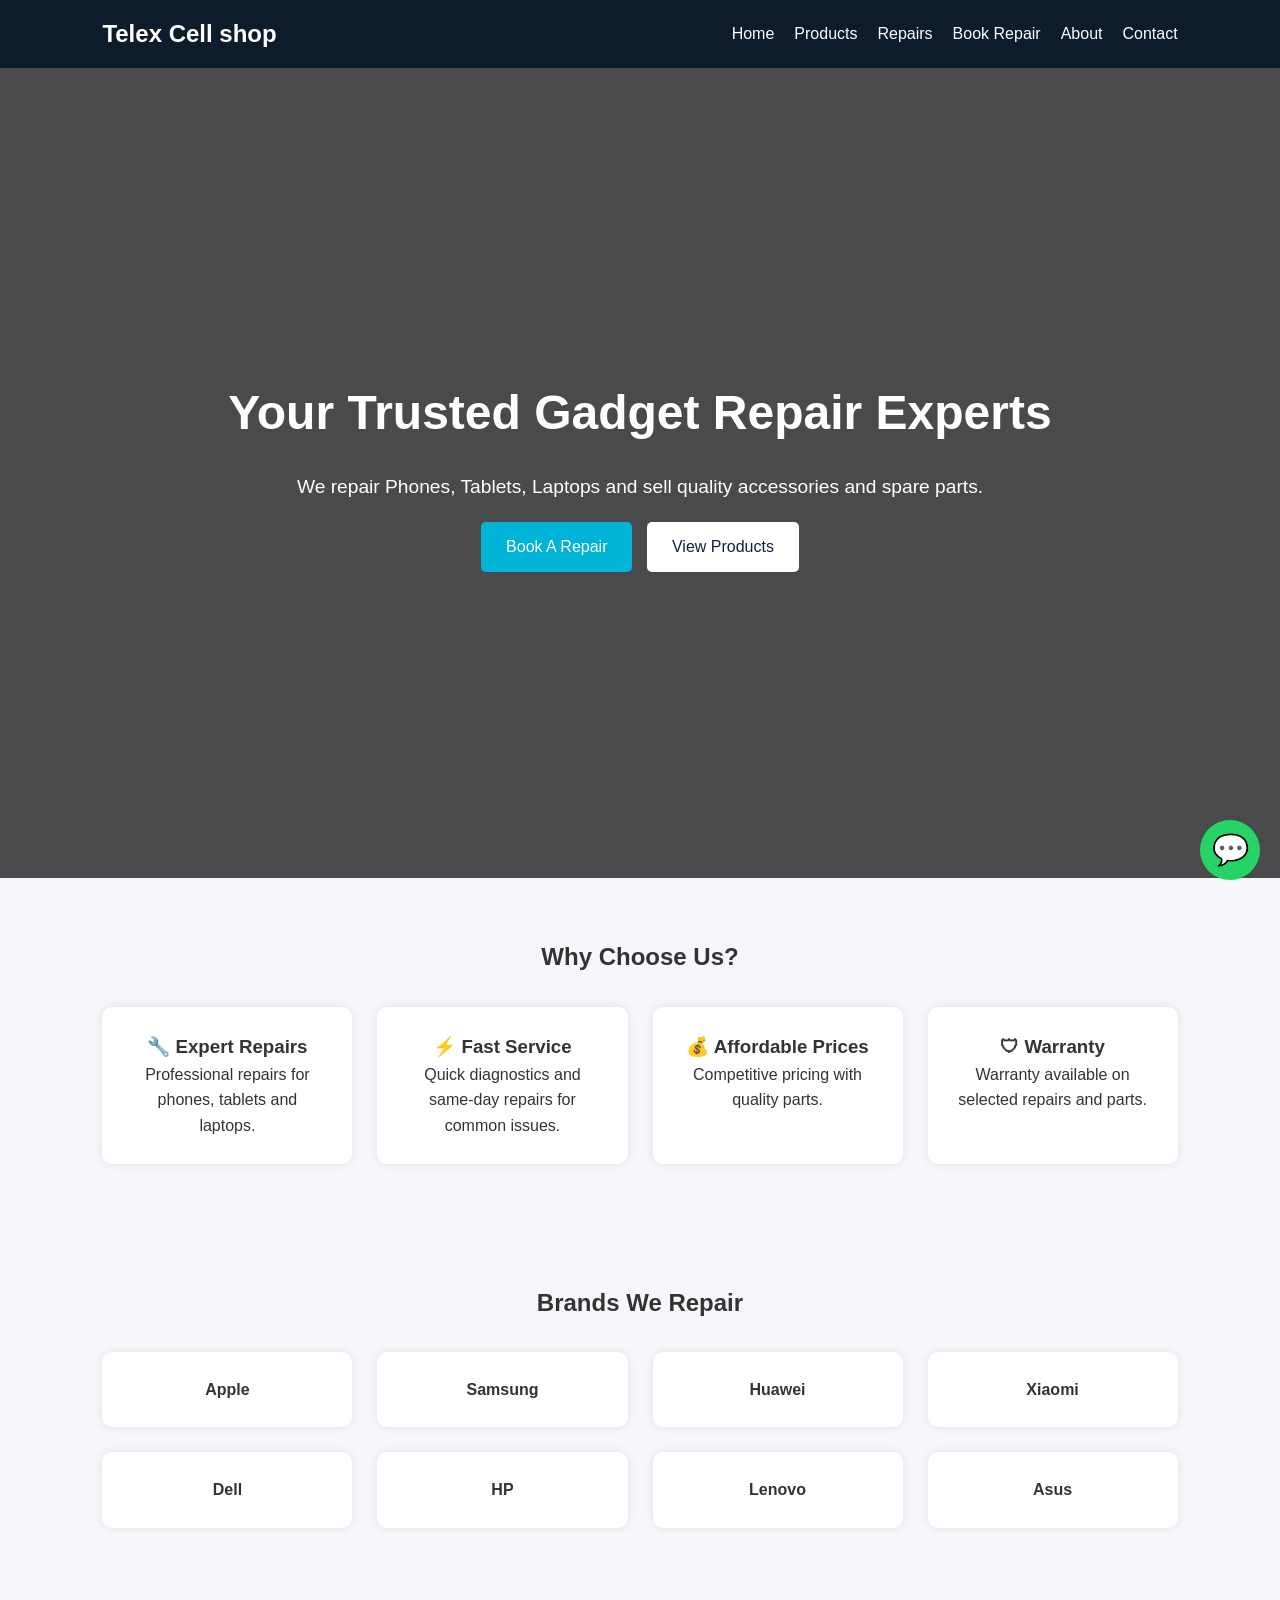
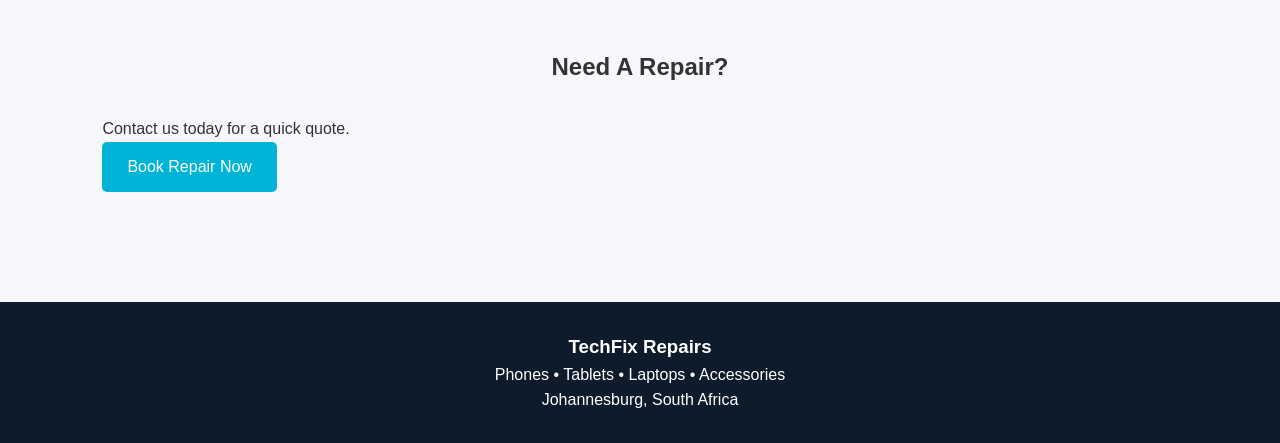
==== index.html @ c8108cb6 "first commit" ====
<!DOCTYPE html>
<html lang="en">
<head>
<meta charset="UTF-8">
<meta name="viewport" content="width=device-width, initial-scale=1.0">
<title>Telex Cell shop</title>

<link rel="stylesheet" href="main.css">
</head>

<body>

<nav class="navbar">

    <div class="logo">
        <h1>Telex Cell shop</h1>
    </div>

    <ul class="nav-links">
        <li><a href="index.html">Home</a></li>
        <li><a href="products.html">Products</a></li>
        <li><a href="repairs.html">Repairs</a></li>
        <li><a href="booking.html">Book Repair</a></li>
        <li><a href="about.html">About</a></li>
        <li><a href="contact.html">Contact</a></li>
    </ul>

</nav>

<header class="hero">

    <div class="hero-content">

        <h2>Your Trusted Gadget Repair Experts</h2>

        <p>
            We repair Phones, Tablets, Laptops and sell quality accessories and spare parts.
        </p>

        <div class="hero-buttons">

            <a href="booking.html" class="btn">
                Book A Repair
            </a>

            <a href="products.html" class="btn-secondary">
                View Products
            </a>

        </div>

    </div>

</header>

<section class="features">

    <h2>Why Choose Us?</h2>

    <div class="grid">

        <div class="card">
            <h3>🔧 Expert Repairs</h3>
            <p>Professional repairs for phones, tablets and laptops.</p>
        </div>

        <div class="card">
            <h3>⚡ Fast Service</h3>
            <p>Quick diagnostics and same-day repairs for common issues.</p>
        </div>

        <div class="card">
            <h3>💰 Affordable Prices</h3>
            <p>Competitive pricing with quality parts.</p>
        </div>

        <div class="card">
            <h3>🛡 Warranty</h3>
            <p>Warranty available on selected repairs and parts.</p>
        </div>

    </div>

</section>

<section class="brands">

    <h2>Brands We Repair</h2>

    <div class="brand-grid">

        <div class="brand">Apple</div>
        <div class="brand">Samsung</div>
        <div class="brand">Huawei</div>
        <div class="brand">Xiaomi</div>
        <div class="brand">Dell</div>
        <div class="brand">HP</div>
        <div class="brand">Lenovo</div>
        <div class="brand">Asus</div>

    </div>

</section>

<section class="cta">

    <h2>Need A Repair?</h2>

    <p>Contact us today for a quick quote.</p>

    <a href="booking.html" class="btn">
        Book Repair Now
    </a>

</section>

<footer>

    <h3>TechFix Repairs</h3>

    <p>Phones • Tablets • Laptops • Accessories</p>

    <p>Johannesburg, South Africa</p>

</footer>

<a href="https://wa.me/27717512104"
class="whatsapp"
target="_blank">
💬
</a>

</body>
</html>
---- main.css ----
*{
margin:0;
padding:0;
box-sizing:border-box;
font-family:Arial,sans-serif;
}

body{
background:#f5f7fa;
color:#333;
line-height:1.6;
}

/* NAVBAR */

.navbar{
background:#0d1b2a;
display:flex;
justify-content:space-between;
align-items:center;
padding:15px 8%;
position:sticky;
top:0;
z-index:1000;
}

.logo h1{
color:white;
}

.nav-links{
display:flex;
list-style:none;
gap:20px;
}

.nav-links a{
color:white;
text-decoration:none;
transition:.3s;
}

.nav-links a:hover{
color:#00b4d8;
}

/* HERO */

.hero{
height:90vh;
background:
linear-gradient(rgba(0,0,0,.7),rgba(0,0,0,.7)),
url("../images/hero.jpg");

background-size:cover;
background-position:center;

display:flex;
justify-content:center;
align-items:center;

text-align:center;
color:white;
padding:20px;
}

.hero-content h2{
font-size:3rem;
margin-bottom:20px;
}

.hero-content p{
font-size:1.2rem;
margin-bottom:20px;
}

/* PAGE HEADER */

.page-header{
background:#14213d;
color:white;
padding:80px 20px;
text-align:center;
}

/* BUTTONS */

.btn{
display:inline-block;
padding:12px 25px;
background:#00b4d8;
color:white;
text-decoration:none;
border-radius:5px;
}

.btn-secondary{
display:inline-block;
padding:12px 25px;
background:#ffffff;
color:#14213d;
text-decoration:none;
border-radius:5px;
margin-left:10px;
}

/* SECTIONS */

section{
padding:60px 8%;
}

section h2{
text-align:center;
margin-bottom:30px;
}

/* GRID */

.grid,
.product-grid,
.service-grid,
.brand-grid{
display:grid;
grid-template-columns:
repeat(auto-fit,minmax(250px,1fr));
gap:25px;
}

/* CARDS */

.card,
.product,
.brand{
background:white;
padding:25px;
border-radius:10px;
text-align:center;
box-shadow:0 0 10px rgba(0,0,0,.1);
transition:.3s;
}

.card:hover,
.product:hover{
transform:translateY(-8px);
}

.brand{
font-weight:bold;
}

/* PRODUCTS */

.product img{
width:100%;
height:220px;
object-fit:cover;
border-radius:10px;
margin-bottom:15px;
}

.product span{
display:block;
margin-top:10px;
font-weight:bold;
color:green;
}

/* SEARCH */

.search-section{
text-align:center;
margin-top:20px;
}

.search-section input{
width:60%;
max-width:600px;
padding:15px;
border-radius:30px;
border:1px solid #ccc;
}

/* CATEGORIES */

.category-buttons{
display:flex;
justify-content:center;
gap:15px;
flex-wrap:wrap;
}

.category-buttons button{
padding:12px 20px;
border:none;
border-radius:30px;
background:#0077b6;
color:white;
cursor:pointer;
}

/* CALCULATOR */

.calculator{
max-width:700px;
margin:auto;
background:white;
padding:30px;
border-radius:10px;
box-shadow:0 0 10px rgba(0,0,0,.1);
}

.calculator input{
width:100%;
padding:12px;
margin:10px 0;
}

.calculator button{
width:100%;
padding:12px;
background:#0077b6;
color:white;
border:none;
cursor:pointer;
}

/* BOOKING */

.booking{
max-width:700px;
margin:auto;
background:white;
padding:30px;
border-radius:10px;
box-shadow:0 0 10px rgba(0,0,0,.1);
}

.booking input,
.booking textarea{
width:100%;
padding:12px;
margin:10px 0;
}

.booking button{
width:100%;
padding:12px;
background:#25D366;
color:white;
border:none;
cursor:pointer;
}

/* CONTACT */

.contact-box{
max-width:700px;
margin:auto;
background:white;
padding:30px;
border-radius:10px;
box-shadow:0 0 10px rgba(0,0,0,.1);
text-align:center;
}

/* FOOTER */

footer{
background:#0d1b2a;
color:white;
text-align:center;
padding:30px;
margin-top:50px;
}

/* WHATSAPP */

.whatsapp{
position:fixed;
bottom:20px;
right:20px;
width:60px;
height:60px;
background:#25D366;
border-radius:50%;
display:flex;
justify-content:center;
align-items:center;
font-size:30px;
text-decoration:none;
color:white;
}

/* MOBILE */

@media(max-width:768px){

.navbar{
flex-direction:column;
gap:10px;
}

.nav-links{
flex-wrap:wrap;
justify-content:center;
}

.hero-content h2{
font-size:2rem;
}

.search-section input{
width:90%;
}

}
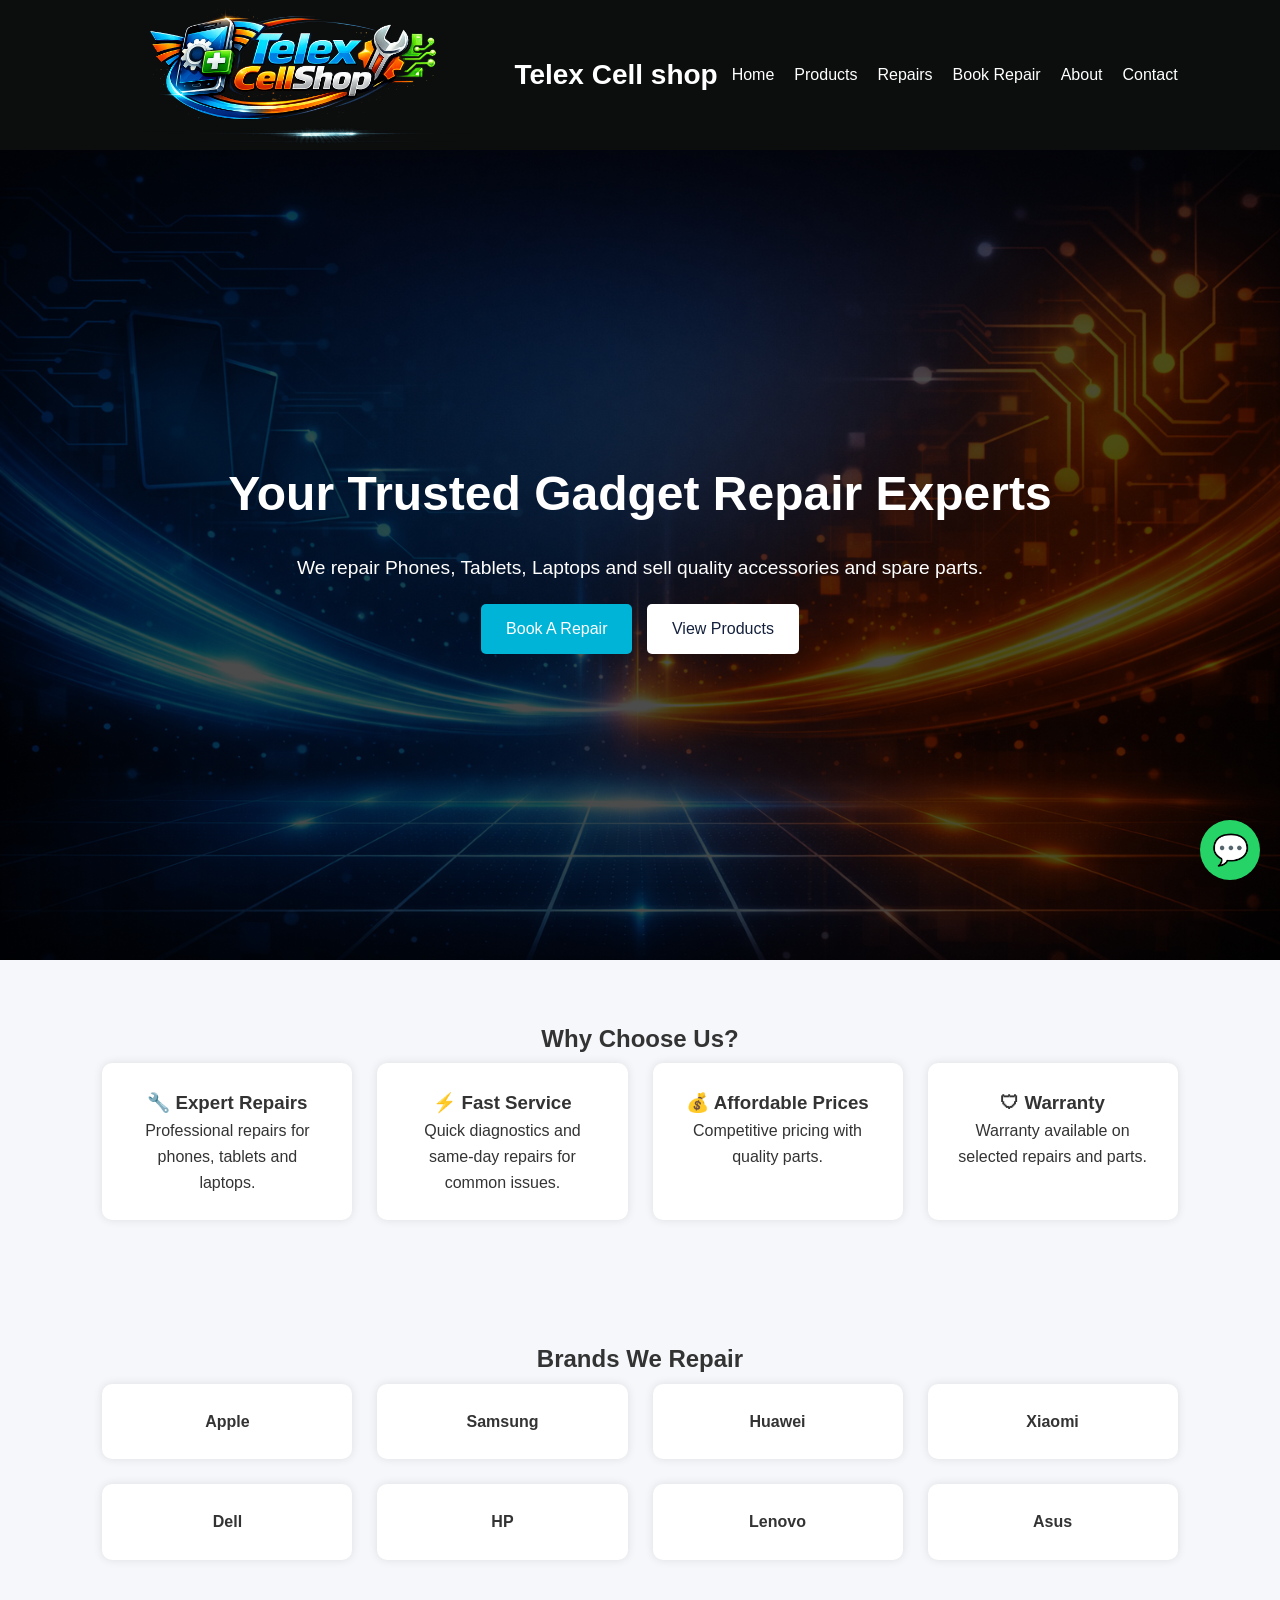
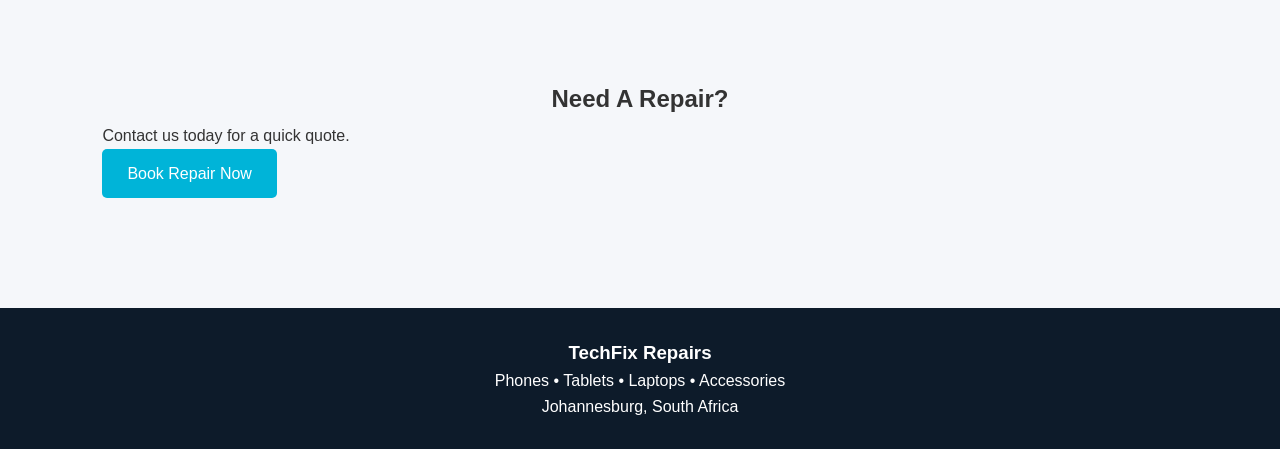
==== commit 10d8a723: "new" ====
--- a/index.html
+++ b/index.html
@@ -13,8 +13,12 @@
 <nav class="navbar">
 
     <div class="logo">
-        <h1>Telex Cell shop</h1>
-    </div>
+
+    <img src="logo (2).png" alt="Logo">
+
+    <h1>Telex Cell shop</h1>
+
+</div>
 
     <ul class="nav-links">
         <li><a href="index.html">Home</a></li>
--- a/main.css
+++ b/main.css
@@ -14,7 +14,8 @@
 /* NAVBAR */
 
 .navbar{
-background:#0d1b2a;
+height: 150px;
+background:#0c0d0d;
 display:flex;
 justify-content:space-between;
 align-items:center;
@@ -50,7 +51,7 @@
 height:90vh;
 background:
 linear-gradient(rgba(0,0,0,.7),rgba(0,0,0,.7)),
-url("../images/hero.jpg");
+url("b.png");
 
 background-size:cover;
 background-position:center;
@@ -112,7 +113,7 @@
 
 section h2{
 text-align:center;
-margin-bottom:30px;
+margin-bottom:5px;
 }
 
 /* GRID */
@@ -156,7 +157,7 @@
 height:220px;
 object-fit:cover;
 border-radius:10px;
-margin-bottom:15px;
+margin-bottom:5px;
 }
 
 .product span{
@@ -170,7 +171,7 @@
 
 .search-section{
 text-align:center;
-margin-top:20px;
+margin-top:5px;
 }
 
 .search-section input{
@@ -214,6 +215,22 @@
 width:100%;
 padding:12px;
 margin:10px 0;
+}
+.logo{
+    display:flex;
+    align-items:center;
+    gap:12px;
+}
+
+.logo img{
+    width:400px;
+    height:400px;
+    object-fit:contain;
+}
+
+.logo h1{
+    color:white;
+    font-size:28px;
 }
 
 .calculator button{
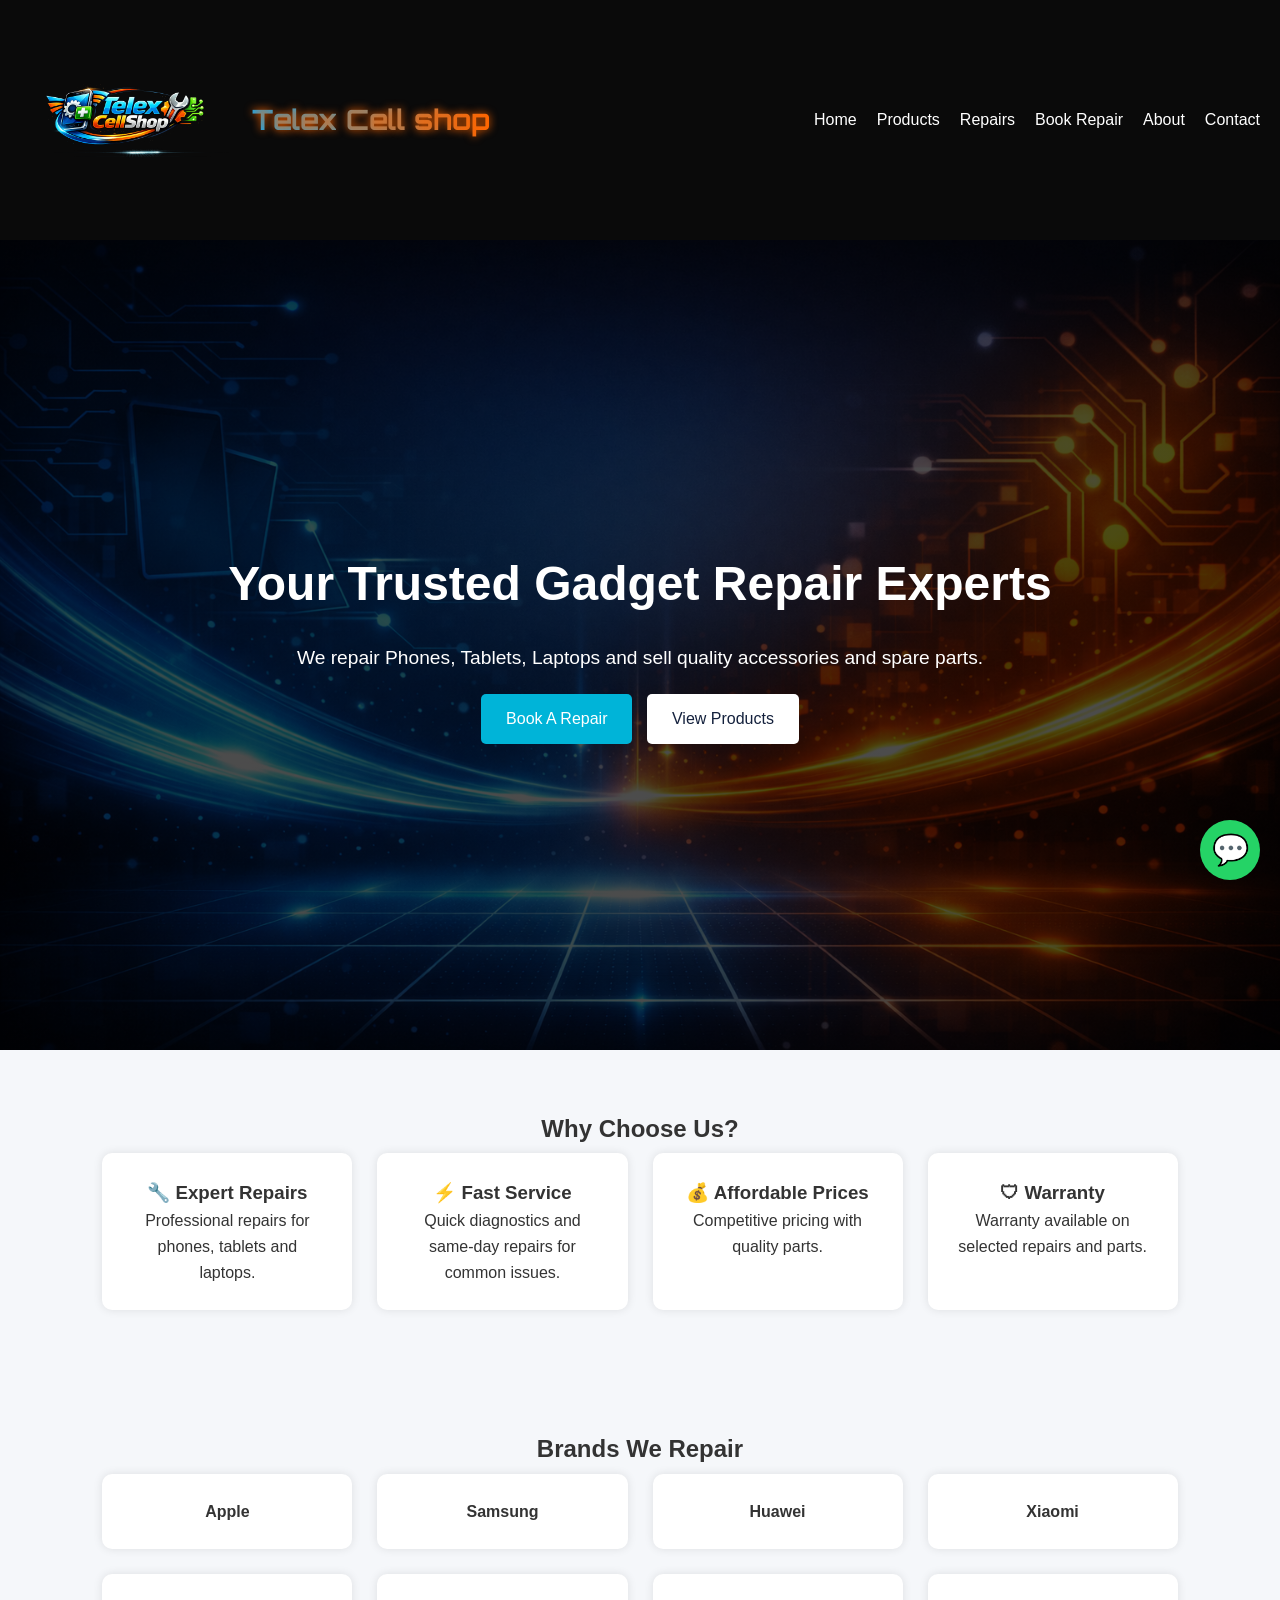
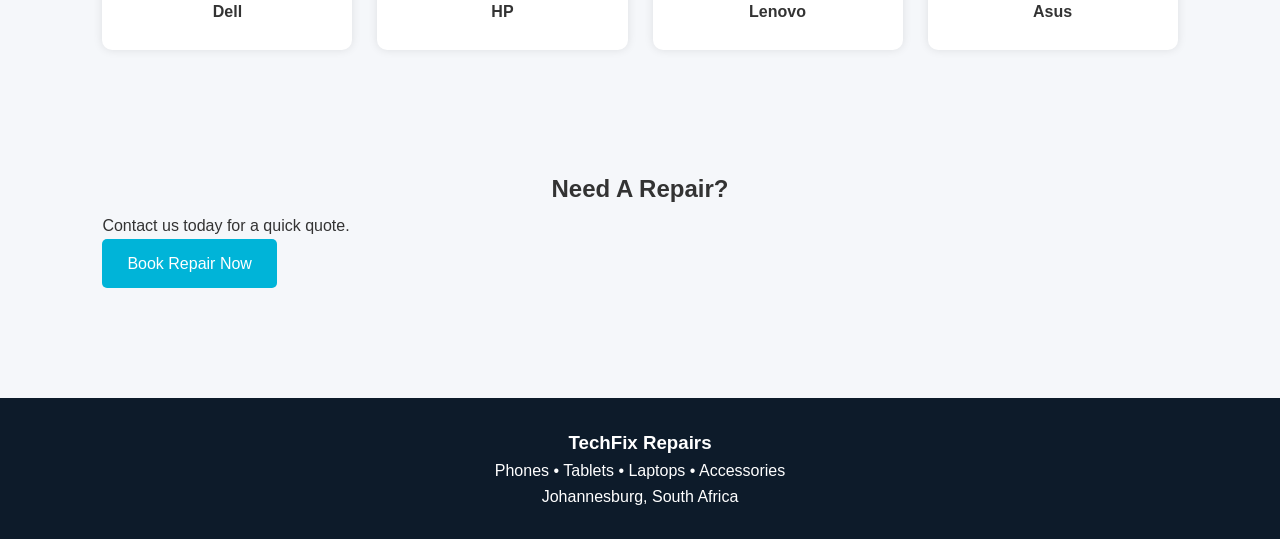
==== commit b5ed1096: "changes" ====
--- a/index.html
+++ b/index.html
@@ -6,6 +6,8 @@
 <title>Telex Cell shop</title>
 
 <link rel="stylesheet" href="main.css">
+<link href="https://fonts.googleapis.com/css2?family=Orbitron:wght@400;700&display=swap" rel="stylesheet">
+
 </head>
 
 <body>
@@ -20,15 +22,16 @@
 
 </div>
 
-    <ul class="nav-links">
-        <li><a href="index.html">Home</a></li>
-        <li><a href="products.html">Products</a></li>
-        <li><a href="repairs.html">Repairs</a></li>
-        <li><a href="booking.html">Book Repair</a></li>
-        <li><a href="about.html">About</a></li>
-        <li><a href="contact.html">Contact</a></li>
-    </ul>
+    <div class="menu-icon" onclick="toggleMenu()">☰</div>
 
+  <ul class="nav-links">
+    <li><a href="index.html">Home</a></li>
+    <li><a href="products.html">Products</a></li>
+    <li><a href="repairs.html">Repairs</a></li>
+    <li><a href="booking.html">Book Repair</a></li>
+    <li><a href="about.html">About</a></li>
+    <li><a href="contact.html">Contact</a></li>
+  </ul>
 </nav>
 
 <header class="hero">
@@ -133,6 +136,10 @@
 target="_blank">
 💬
 </a>
-
+<script>
+  function toggleMenu() {
+    document.querySelector('.nav-links').classList.toggle('active');
+  }
+</script>
 </body>
 </html>
--- a/main.css
+++ b/main.css
@@ -12,22 +12,45 @@
 }
 
 /* NAVBAR */
-
-.navbar{
-height: 150px;
-background:#0c0d0d;
-display:flex;
-justify-content:space-between;
-align-items:center;
-padding:15px 8%;
-position:sticky;
-top:0;
-z-index:1000;
-}
-
-.logo h1{
-color:white;
-}
+.navbar {
+  display: flex;
+  justify-content: space-between;
+  align-items: center;
+  padding: 10px 20px;
+  background: #0a0a0a; /* dark tech background */
+}
+
+.logo {
+  display: flex;
+  align-items: center;
+  gap: 10px;
+}
+
+.logo img {
+  height: 40px; /* keeps logo small */
+}
+
+.logo h1 {
+  font-family: 'Orbitron', sans-serif;
+  font-size: 1.6rem;
+  color: #00aaff; /* bright tech blue */
+  text-shadow: 0 0 8px #ff6600; /* glowing orange accent */
+  margin: 0;
+  background: linear-gradient(90deg, #00aaff, #ff6600);
+  -webkit-background-clip: text;
+  -webkit-text-fill-color: transparent;
+}
+.logo h1:hover {
+  letter-spacing: 2px;
+  transition: 0.3s ease;
+}
+.menu-icon {
+  font-size: 28px;
+  cursor: pointer;
+  color: #fff;
+}
+
+
 
 .nav-links{
 display:flex;
@@ -223,8 +246,8 @@
 }
 
 .logo img{
-    width:400px;
-    height:400px;
+    width:220px;
+    height:220px;
     object-fit:contain;
 }
 
@@ -331,4 +354,22 @@
 width:90%;
 }
 
-}+}
+@media (max-width: 768px) {
+  header img { width: 120px; }
+  h1 { font-size: 1.4rem; }
+  .buttons { flex-direction: column; gap: 12px; }
+  body { background-size: cover; background-position: center; }
+}
+.menu-icon {
+  font-size: 28px;
+  cursor: pointer;
+  display: none;
+}
+
+@media (max-width: 768px) {
+  .menu-icon { display: block; }
+  .nav-links { display: none; flex-direction: column; }
+  .nav-links.active { display: flex; }
+  .nav-links li { margin: 12px 0; text-align: center; }
+}
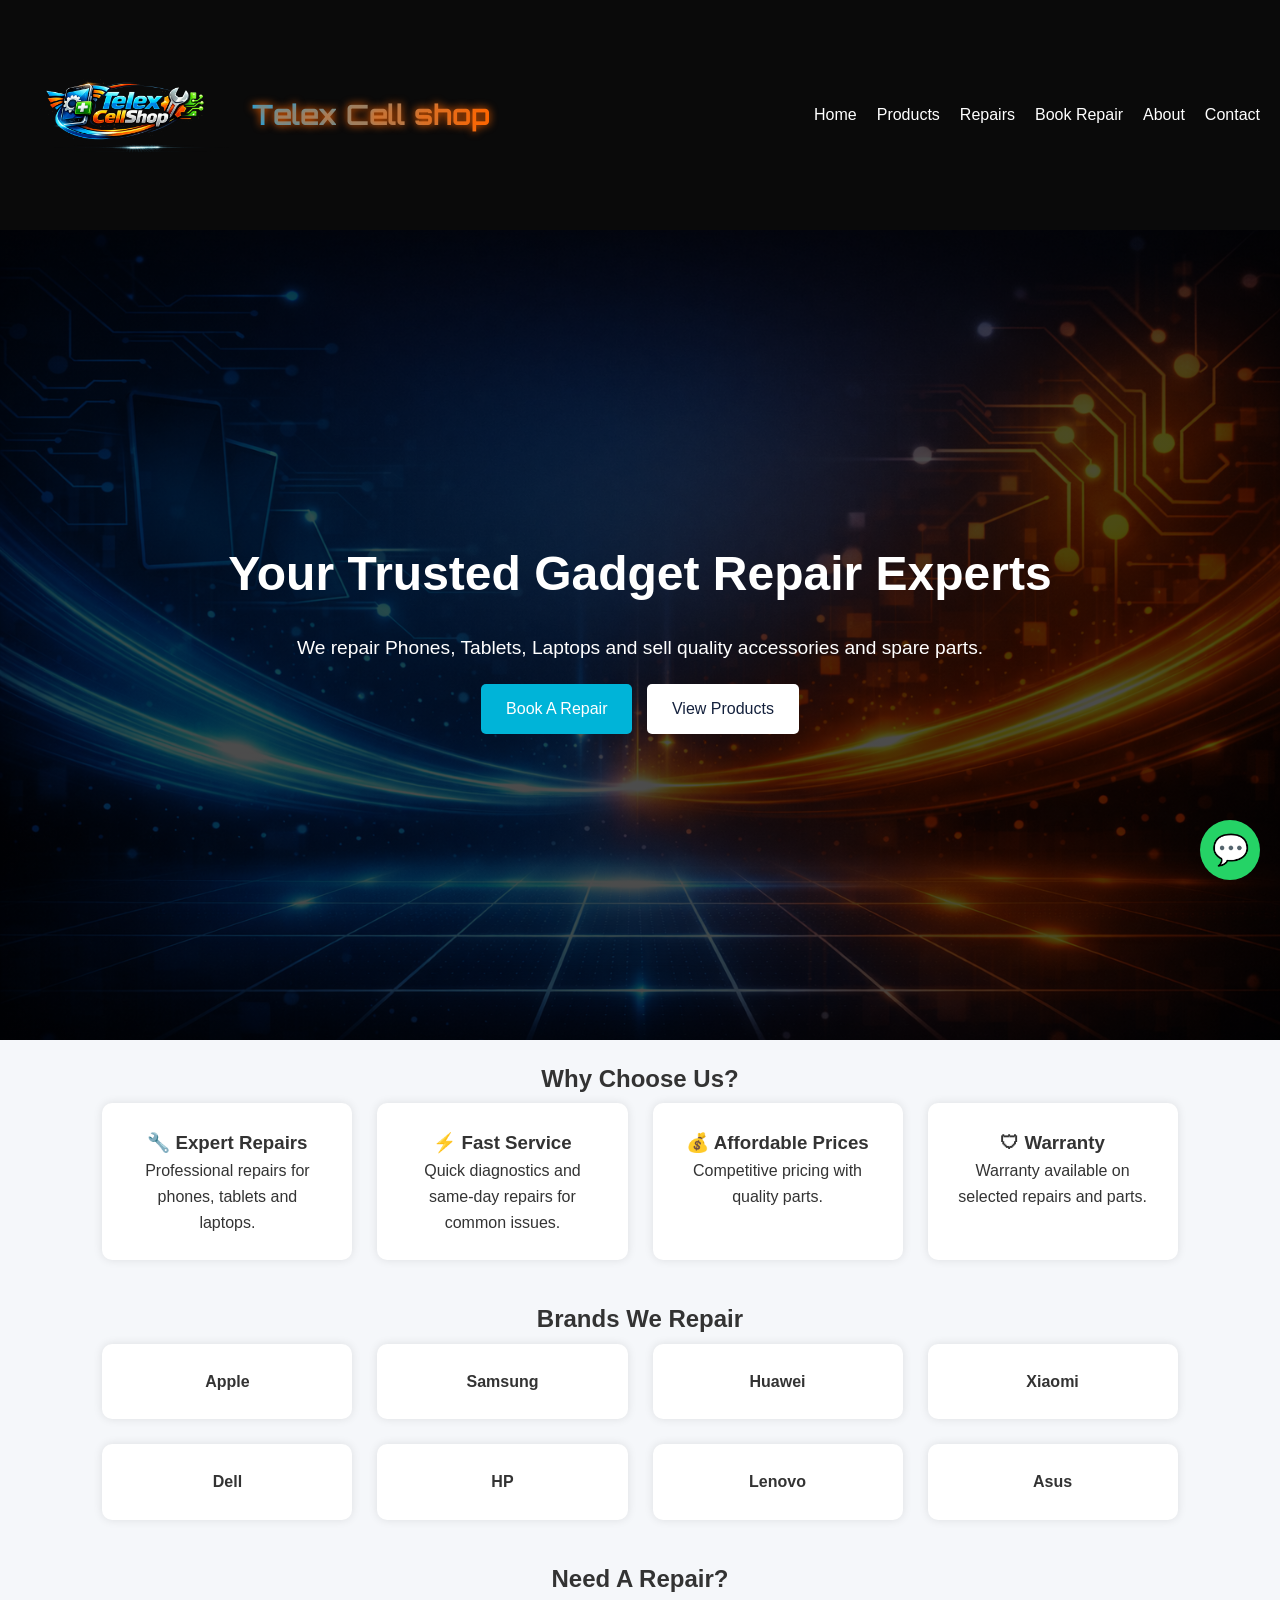
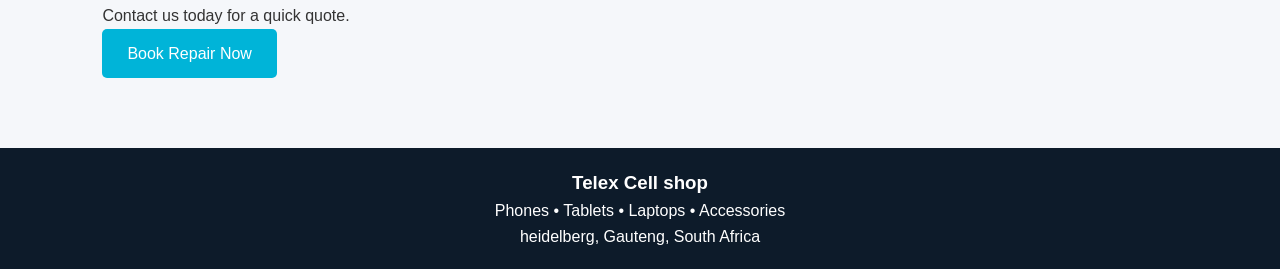
==== commit 8cf0c9cc: "updates" ====
--- a/index.html
+++ b/index.html
@@ -123,11 +123,11 @@
 
 <footer>
 
-    <h3>TechFix Repairs</h3>
+    <h3>Telex Cell shop</h3>
 
     <p>Phones • Tablets • Laptops • Accessories</p>
 
-    <p>Johannesburg, South Africa</p>
+    <p>heidelberg, Gauteng, South Africa</p>
 
 </footer>
 
--- a/main.css
+++ b/main.css
@@ -16,7 +16,7 @@
   display: flex;
   justify-content: space-between;
   align-items: center;
-  padding: 10px 20px;
+  padding: 5px 20px;
   background: #0a0a0a; /* dark tech background */
 }
 
@@ -51,7 +51,6 @@
 }
 
 
-
 .nav-links{
 display:flex;
 list-style:none;
@@ -131,7 +130,7 @@
 /* SECTIONS */
 
 section{
-padding:60px 8%;
+padding:20px 8%;
 }
 
 section h2{
@@ -177,15 +176,15 @@
 
 .product img{
 width:100%;
-height:220px;
+height:auto;
 object-fit:cover;
 border-radius:10px;
-margin-bottom:5px;
+margin-bottom:5px;   
 }
 
 .product span{
 display:block;
-margin-top:10px;
+margin-top:5px;
 font-weight:bold;
 color:green;
 }
@@ -229,7 +228,7 @@
 max-width:700px;
 margin:auto;
 background:white;
-padding:30px;
+padding:20px;
 border-radius:10px;
 box-shadow:0 0 10px rgba(0,0,0,.1);
 }
@@ -271,7 +270,7 @@
 max-width:700px;
 margin:auto;
 background:white;
-padding:30px;
+padding:20px;
 border-radius:10px;
 box-shadow:0 0 10px rgba(0,0,0,.1);
 }
@@ -298,7 +297,7 @@
 max-width:700px;
 margin:auto;
 background:white;
-padding:30px;
+padding:20px;
 border-radius:10px;
 box-shadow:0 0 10px rgba(0,0,0,.1);
 text-align:center;
@@ -310,7 +309,7 @@
 background:#0d1b2a;
 color:white;
 text-align:center;
-padding:30px;
+padding:20px;
 margin-top:50px;
 }
 
@@ -373,3 +372,36 @@
   .nav-links.active { display: flex; }
   .nav-links li { margin: 12px 0; text-align: center; }
 }
+/* General image responsiveness */
+img {
+  max-width: 100%;
+  height: auto;
+  display: block;
+}
+
+/* Product images */
+.product img {
+  width: 100%;
+  height: auto; /* remove fixed 220px height */
+  object-fit: cover;
+  border-radius: 10px;
+  margin-bottom: 5px;
+}
+
+/* Prevent overlapping inside grid layouts */
+.grid img,
+.product-grid img,
+.service-grid img,
+.brand-grid img {
+  max-width: 100%;
+  height: auto;
+  overflow: hidden;
+}
+
+/* Mobile-specific overrides */
+@media (max-width: 768px) {
+  .product img {
+    width: 100%;
+    height: auto;
+  }
+}
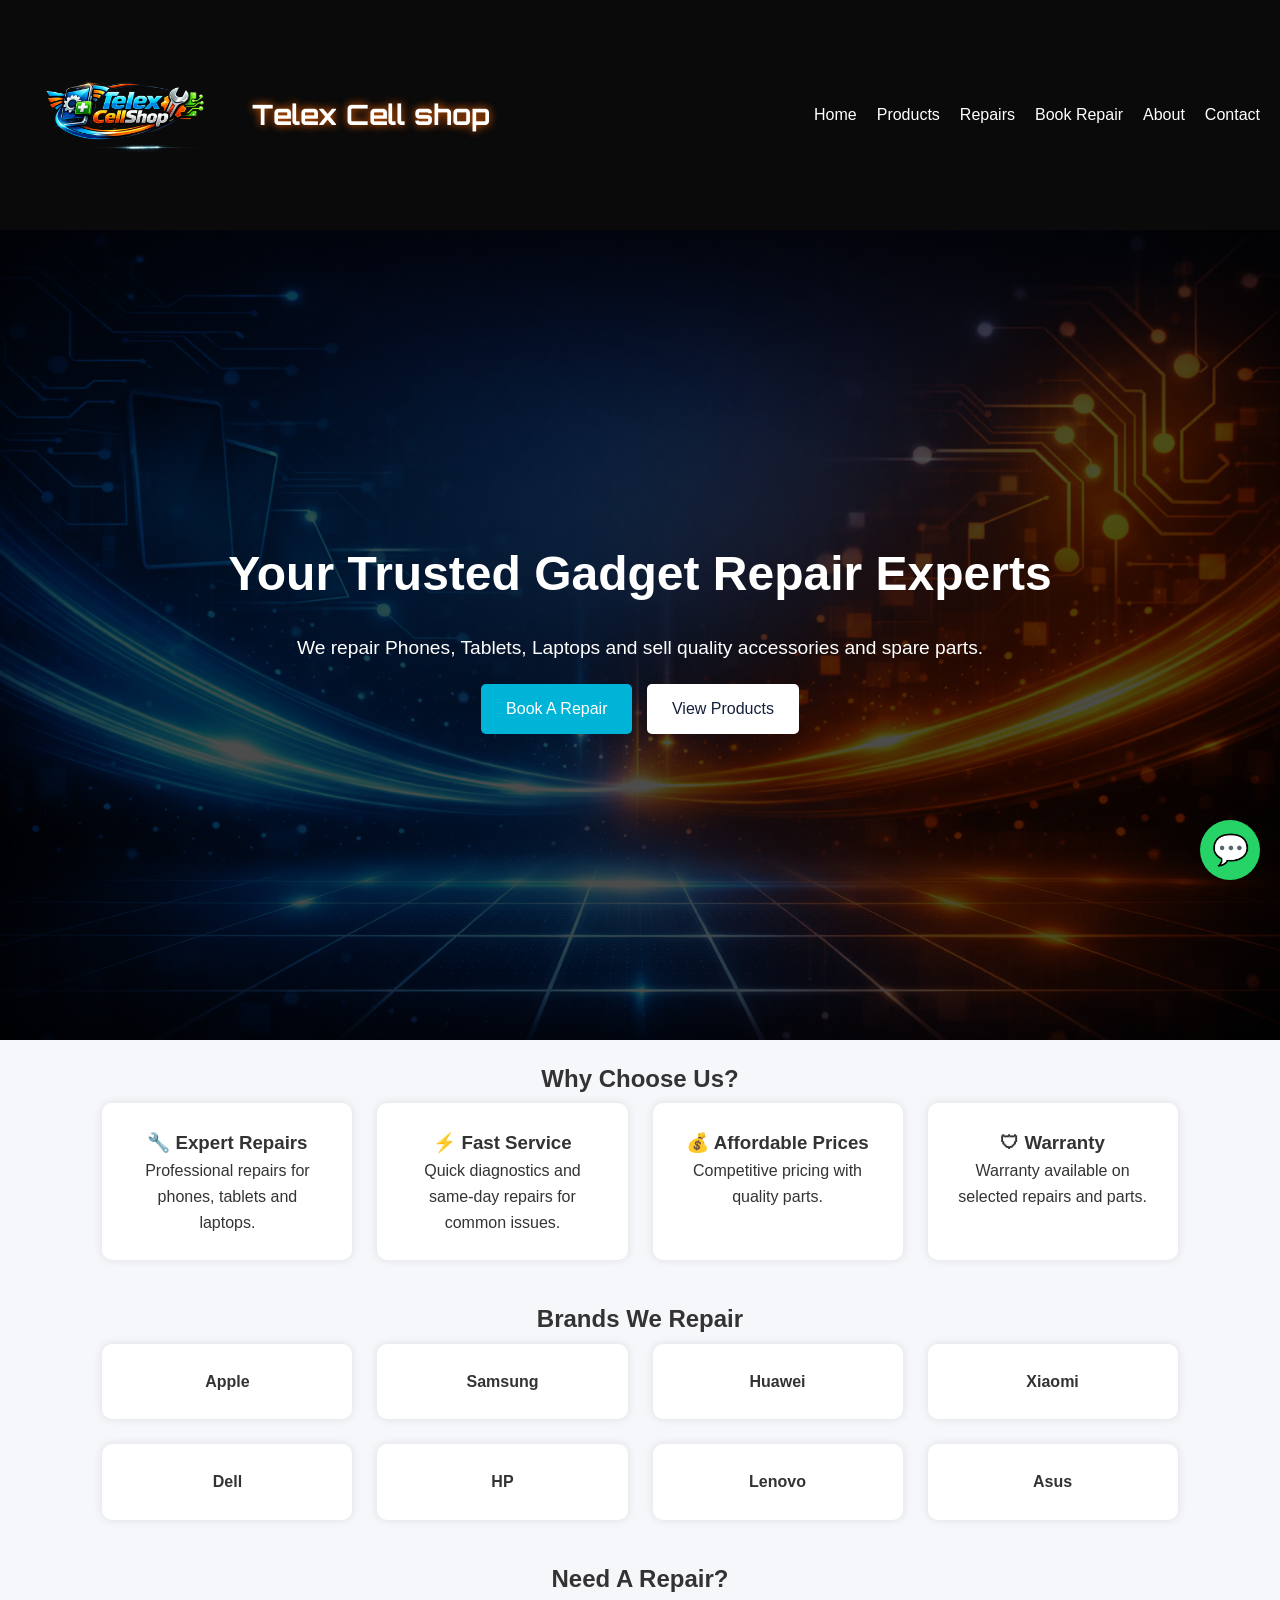
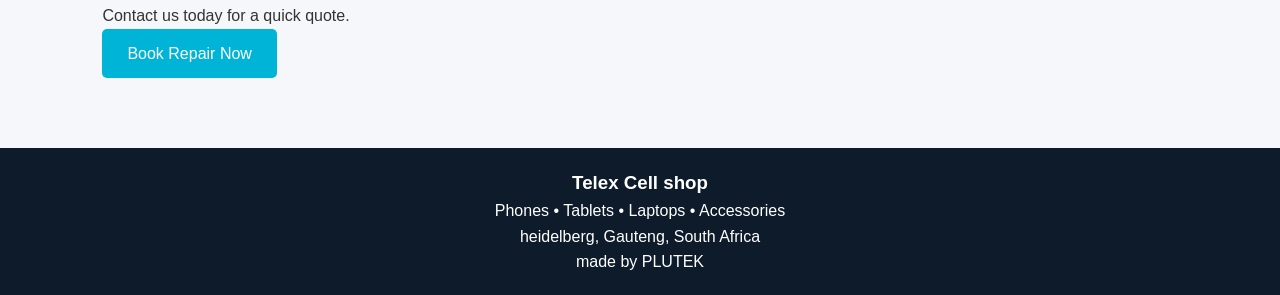
==== commit 0cf3ac5c: "Add footer text 'made by PLUTEK' to index.html" ====
--- a/index.html
+++ b/index.html
@@ -128,7 +128,7 @@
     <p>Phones • Tablets • Laptops • Accessories</p>
 
     <p>heidelberg, Gauteng, South Africa</p>
-
+    <p>made by PLUTEK</p>
 </footer>
 
 <a href="https://wa.me/27717512104"
@@ -142,4 +142,4 @@
   }
 </script>
 </body>
-</html>+</html>
--- a/main.css
+++ b/main.css
@@ -36,9 +36,7 @@
   color: #00aaff; /* bright tech blue */
   text-shadow: 0 0 8px #ff6600; /* glowing orange accent */
   margin: 0;
-  background: linear-gradient(90deg, #00aaff, #ff6600);
-  -webkit-background-clip: text;
-  -webkit-text-fill-color: transparent;
+ 
 }
 .logo h1:hover {
   letter-spacing: 2px;
